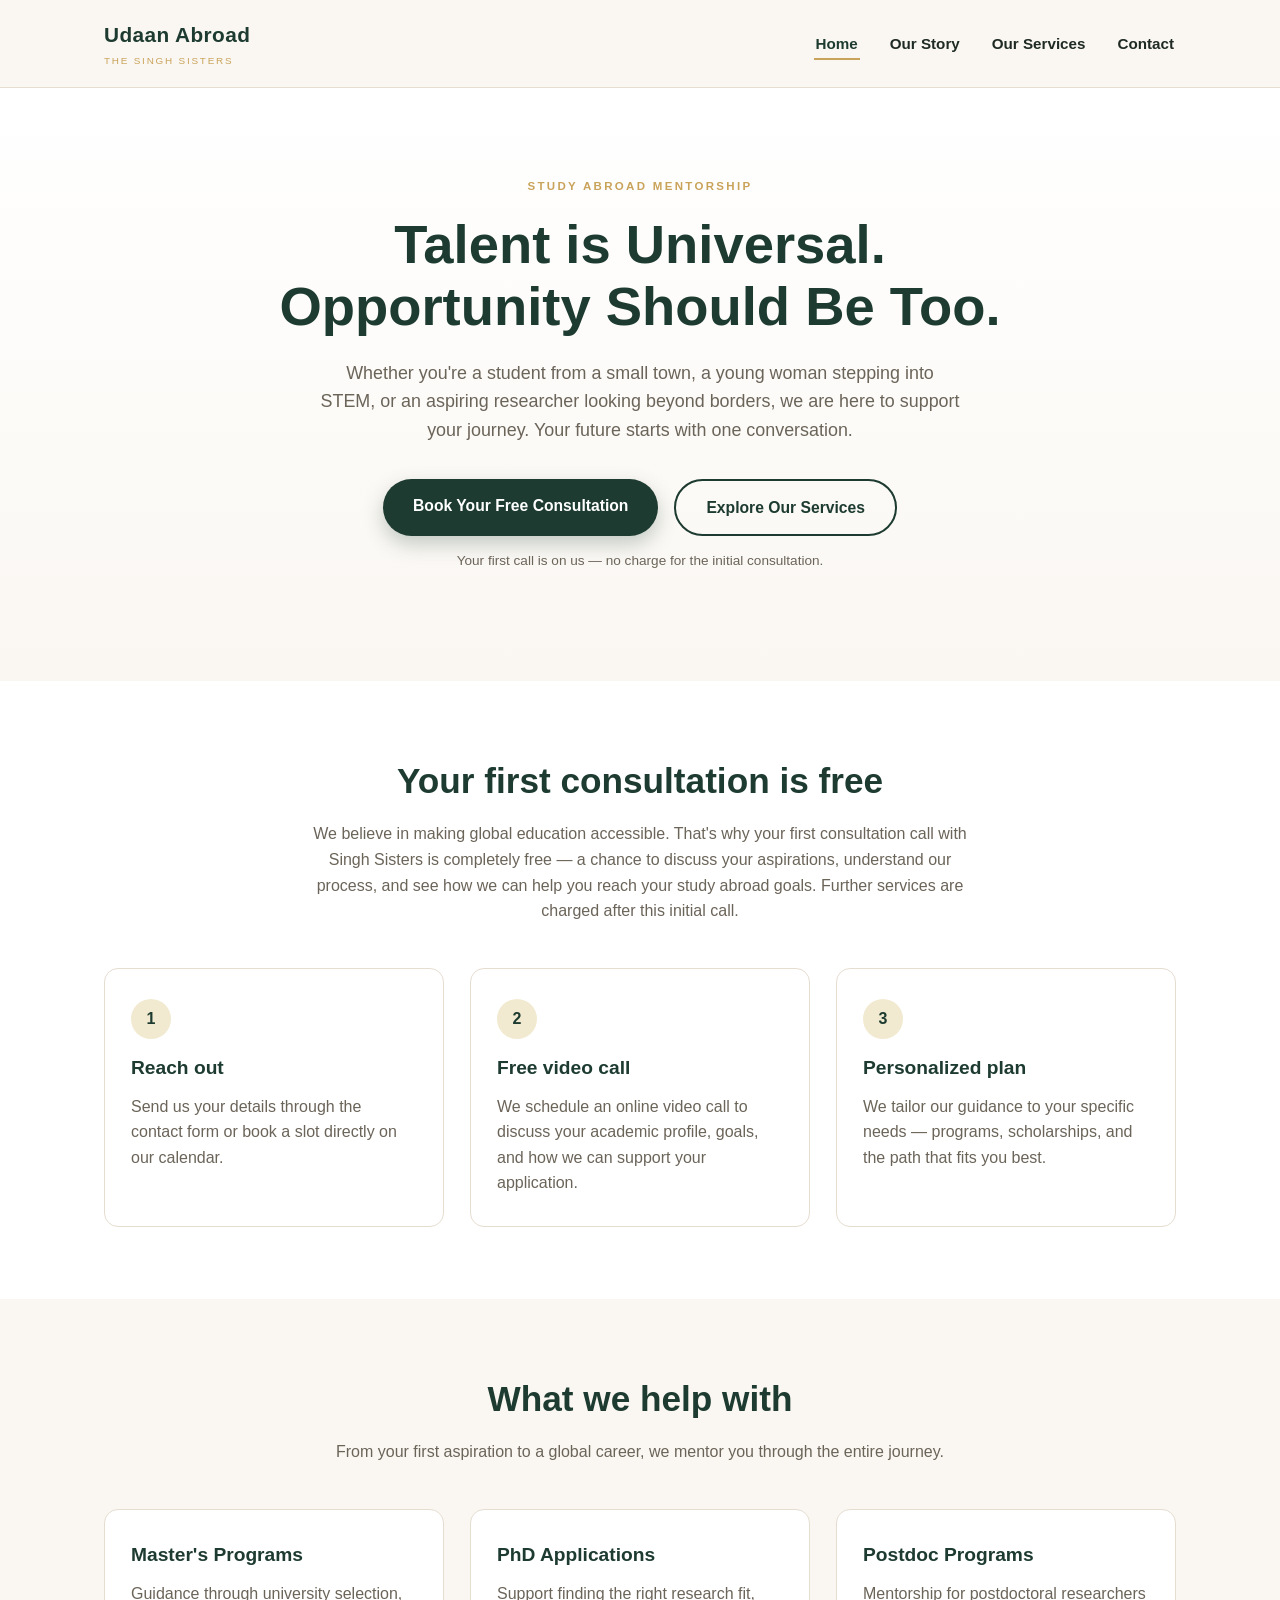
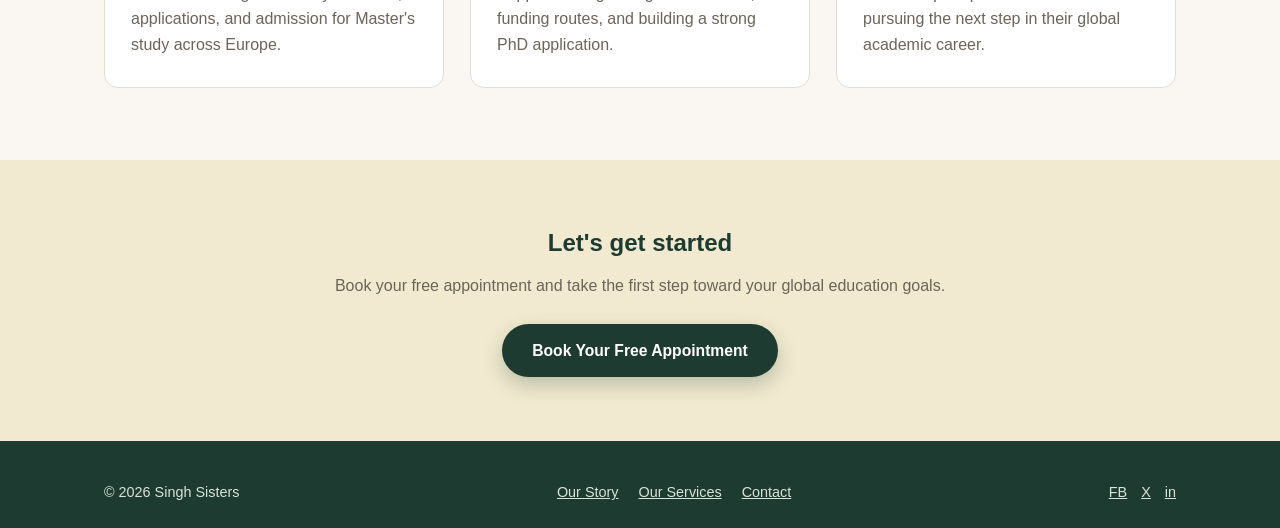
==== index.html @ a062e992 "Initial site: Udaan Abroad by The Singh Sisters Static site with Home, Our Story, Our Services, and " ====
<!doctype html>
<html lang="en">
<head>
<meta charset="UTF-8">
<meta name="viewport" content="width=device-width, initial-scale=1">
<title>Udaan Abroad by The Singh Sisters | Study Abroad Mentorship</title>
<meta name="description" content="Udaan Abroad by The Singh Sisters — mentorship for Master's, PhD and Postdoc applications, scholarships, and study abroad guidance, with a focus on empowering women in STEM.">
<link rel="stylesheet" href="assets/style.css">
</head>
<body>
<a class="skip-link" href="#main-content">Skip to main content</a>

<header class="site-header">
  <div class="nav-row">
    <a class="brand" href="index.html">Udaan Abroad<small>The Singh Sisters</small></a>
    <button class="nav-toggle" aria-label="Toggle menu" aria-expanded="false">&#9776;</button>
    <nav class="main-nav" aria-label="Primary">
      <ul>
        <li><a href="index.html" aria-current="page">Home</a></li>
        <li><a href="our-story.html">Our Story</a></li>
        <li><a href="our-services.html">Our Services</a></li>
        <li><a href="contact.html">Contact</a></li>
      </ul>
    </nav>
  </div>
</header>

<main id="main-content">

  <section class="hero">
    <div class="wrap">
      <span class="eyebrow">Study Abroad Mentorship</span>
      <h1>Talent is Universal.<br>Opportunity Should Be Too.</h1>
      <p class="lead">Whether you're a student from a small town, a young woman stepping into STEM, or an aspiring researcher looking beyond borders, we are here to support your journey. Your future starts with one conversation.</p>
      <div class="btn-row">
        <a class="btn btn-primary" href="contact.html#book">Book Your Free Consultation</a>
        <a class="btn btn-secondary" href="our-services.html">Explore Our Services</a>
      </div>
      <p class="hero-note">Your first call is on us — no charge for the initial consultation.</p>
    </div>
  </section>

  <section class="alt">
    <div class="wrap">
      <div class="section-head">
        <h2>Your first consultation is free</h2>
        <p>We believe in making global education accessible. That's why your first consultation call with Singh Sisters is completely free — a chance to discuss your aspirations, understand our process, and see how we can help you reach your study abroad goals. Further services are charged after this initial call.</p>
      </div>
      <div class="grid-3">
        <div class="card">
          <span class="num">1</span>
          <h3>Reach out</h3>
          <p>Send us your details through the contact form or book a slot directly on our calendar.</p>
        </div>
        <div class="card">
          <span class="num">2</span>
          <h3>Free video call</h3>
          <p>We schedule an online video call to discuss your academic profile, goals, and how we can support your application.</p>
        </div>
        <div class="card">
          <span class="num">3</span>
          <h3>Personalized plan</h3>
          <p>We tailor our guidance to your specific needs — programs, scholarships, and the path that fits you best.</p>
        </div>
      </div>
    </div>
  </section>

  <section>
    <div class="wrap">
      <div class="section-head">
        <h2>What we help with</h2>
        <p>From your first aspiration to a global career, we mentor you through the entire journey.</p>
      </div>
      <div class="grid-3">
        <div class="card">
          <h3>Master's Programs</h3>
          <p>Guidance through university selection, applications, and admission for Master's study across Europe.</p>
        </div>
        <div class="card">
          <h3>PhD Applications</h3>
          <p>Support finding the right research fit, funding routes, and building a strong PhD application.</p>
        </div>
        <div class="card">
          <h3>Postdoc Programs</h3>
          <p>Mentorship for postdoctoral researchers pursuing the next step in their global academic career.</p>
        </div>
      </div>
    </div>
  </section>

  <section class="cta-band">
    <div class="wrap">
      <h2>Let's get started</h2>
      <p>Book your free appointment and take the first step toward your global education goals.</p>
      <a class="btn btn-primary" href="contact.html#book">Book Your Free Appointment</a>
    </div>
  </section>

</main>

<footer class="site-footer">
  <div class="wrap foot-row">
    <span>&copy; 2026 Singh Sisters</span>
    <div class="foot-links">
      <a href="our-story.html">Our Story</a>
      <a href="our-services.html">Our Services</a>
      <a href="contact.html">Contact</a>
    </div>
    <div class="foot-social">
      <a href="https://facebook.com/profile.php?id=100004193443887" aria-label="Facebook" target="_blank" rel="noopener">FB</a>
      <a href="https://x.com/Anamika95241313?s=20" aria-label="X" target="_blank" rel="noopener">X</a>
      <a href="https://linkedin.com/in/anamika-singh-583845187/" aria-label="LinkedIn" target="_blank" rel="noopener">in</a>
    </div>
  </div>
</footer>

<script src="assets/nav.js"></script>
</body>
</html>
---- assets/style.css ----
:root {
  --ink: #1f2a24;
  --sand: #faf7f2;
  --sand-deep: #f1ead0;
  --green: #2f5d4c;
  --green-deep: #1d3b30;
  --gold: #c9a35a;
  --muted: #6b6459;
  --border: #e5ddd0;
  --radius: 14px;
  --max: 1120px;
}

* { box-sizing: border-box; }

html { scroll-behavior: smooth; }

body {
  margin: 0;
  font-family: "Segoe UI", "Helvetica Neue", Arial, sans-serif;
  color: var(--ink);
  background: var(--sand);
  line-height: 1.6;
}

img { max-width: 100%; display: block; }

a { color: inherit; }

.skip-link {
  position: absolute;
  left: -999px;
  top: 0;
  background: var(--green-deep);
  color: #fff;
  padding: 10px 16px;
  z-index: 100;
}
.skip-link:focus { left: 10px; top: 10px; }

.wrap {
  max-width: var(--max);
  margin: 0 auto;
  padding: 0 24px;
}

/* Header */
header.site-header {
  background: var(--sand);
  border-bottom: 1px solid var(--border);
  position: sticky;
  top: 0;
  z-index: 50;
}
.nav-row {
  display: flex;
  align-items: center;
  justify-content: space-between;
  padding: 18px 24px;
  max-width: var(--max);
  margin: 0 auto;
}
.brand {
  font-size: 1.3rem;
  font-weight: 700;
  letter-spacing: 0.02em;
  color: var(--green-deep);
  text-decoration: none;
}
.brand small {
  display: block;
  font-size: 0.62rem;
  font-weight: 500;
  letter-spacing: 0.18em;
  text-transform: uppercase;
  color: var(--gold);
  margin-top: 2px;
}
nav.main-nav ul {
  list-style: none;
  display: flex;
  gap: 28px;
  margin: 0;
  padding: 0;
}
nav.main-nav a {
  text-decoration: none;
  font-weight: 600;
  font-size: 0.95rem;
  color: var(--ink);
  padding: 6px 2px;
  border-bottom: 2px solid transparent;
}
nav.main-nav a:hover,
nav.main-nav a[aria-current="page"] {
  color: var(--green-deep);
  border-bottom-color: var(--gold);
}
.nav-toggle {
  display: none;
  background: none;
  border: 1px solid var(--border);
  border-radius: 8px;
  padding: 8px 10px;
  font-size: 1.1rem;
}

@media (max-width: 760px) {
  nav.main-nav { display: none; width: 100%; }
  nav.main-nav.open { display: block; }
  nav.main-nav ul { flex-direction: column; gap: 0; padding: 12px 0; }
  nav.main-nav a { display: block; padding: 12px 0; }
  .nav-row { flex-wrap: wrap; }
  .nav-toggle { display: block; }
}

/* Hero */
.hero {
  padding: 84px 0 96px;
  background: linear-gradient(180deg, #ffffff 0%, var(--sand) 100%);
  text-align: center;
}
.eyebrow {
  display: inline-block;
  font-size: 0.72rem;
  letter-spacing: 0.2em;
  text-transform: uppercase;
  color: var(--gold);
  font-weight: 700;
  margin-bottom: 18px;
}
.hero h1 {
  font-size: clamp(2.1rem, 4.5vw, 3.4rem);
  margin: 0 0 20px;
  color: var(--green-deep);
  line-height: 1.15;
}
.hero p.lead {
  max-width: 640px;
  margin: 0 auto 34px;
  color: var(--muted);
  font-size: 1.12rem;
}

.btn {
  display: inline-block;
  padding: 14px 30px;
  border-radius: 999px;
  font-weight: 700;
  text-decoration: none;
  font-size: 0.98rem;
  transition: transform 0.15s ease, box-shadow 0.15s ease;
}
.btn-primary {
  background: var(--green-deep);
  color: #fff;
  box-shadow: 0 8px 20px rgba(29, 59, 48, 0.25);
}
.btn-primary:hover { transform: translateY(-2px); }
.btn-secondary {
  background: transparent;
  color: var(--green-deep);
  border: 2px solid var(--green-deep);
}
.btn-secondary:hover { background: var(--green-deep); color: #fff; }
.btn-row { display: flex; gap: 16px; justify-content: center; flex-wrap: wrap; }
.hero-note { margin-top: 14px; font-size: 0.85rem; color: var(--muted); }

/* Sections */
section { padding: 72px 0; }
section.alt { background: #fff; }
.section-head { max-width: 680px; margin: 0 auto 44px; text-align: center; }
.section-head h2 {
  font-size: clamp(1.6rem, 3vw, 2.2rem);
  color: var(--green-deep);
  margin: 0 0 12px;
}
.section-head p { color: var(--muted); margin: 0; }

/* Cards / grids */
.grid-3 {
  display: grid;
  grid-template-columns: repeat(3, 1fr);
  gap: 26px;
}
.grid-2 {
  display: grid;
  grid-template-columns: 1fr 1fr;
  gap: 40px;
  align-items: center;
}
@media (max-width: 820px) {
  .grid-3 { grid-template-columns: 1fr; }
  .grid-2 { grid-template-columns: 1fr; }
}

.card {
  background: #fff;
  border: 1px solid var(--border);
  border-radius: var(--radius);
  padding: 30px 26px;
}
.card h3 { color: var(--green-deep); margin: 0 0 10px; font-size: 1.2rem; }
.card p { color: var(--muted); margin: 0; }
.card .num {
  display: inline-flex;
  align-items: center;
  justify-content: center;
  width: 40px; height: 40px;
  border-radius: 50%;
  background: var(--sand-deep);
  color: var(--green-deep);
  font-weight: 700;
  margin-bottom: 14px;
}

.sister-card {
  background: #fff;
  border: 1px solid var(--border);
  border-radius: var(--radius);
  overflow: hidden;
  text-align: center;
}
.sister-card img { width: 100%; aspect-ratio: 3/4; object-fit: cover; }
.sister-card .body { padding: 20px 16px 26px; }
.sister-card h3 { margin: 0 0 4px; color: var(--green-deep); font-size: 1.1rem; }
.sister-card span { color: var(--gold); font-size: 0.85rem; font-weight: 600; letter-spacing: 0.03em; }

.quote-block {
  background: var(--green-deep);
  color: #f4f1ea;
  border-radius: var(--radius);
  padding: 44px 40px;
  margin: 20px 0;
}
.quote-block p { font-size: 1.15rem; font-style: italic; margin: 0 0 14px; }
.quote-block cite { font-style: normal; font-weight: 700; color: var(--gold); }

.challenge-list {
  list-style: none;
  padding: 0;
  margin: 0;
  display: grid;
  grid-template-columns: 1fr 1fr;
  gap: 14px;
}
.challenge-list li {
  background: var(--sand-deep);
  border-radius: 10px;
  padding: 14px 18px;
  font-weight: 600;
  color: var(--green-deep);
}
@media (max-width: 600px) { .challenge-list { grid-template-columns: 1fr; } }

/* Services */
.service-block {
  display: grid;
  grid-template-columns: 1fr 1fr;
  gap: 46px;
  align-items: center;
  padding: 56px 0;
  border-bottom: 1px solid var(--border);
}
.service-block:last-child { border-bottom: none; }
.service-block.reverse .media { order: 2; }
.service-block img { border-radius: var(--radius); }
.service-block h3 { color: var(--green-deep); font-size: 1.5rem; margin: 0 0 14px; }
@media (max-width: 820px) {
  .service-block, .service-block.reverse .media { grid-template-columns: 1fr; order: 0; }
  .service-block { grid-template-columns: 1fr; }
}

.stem-banner {
  background: linear-gradient(135deg, var(--green-deep), var(--green));
  color: #fff;
  border-radius: var(--radius);
  padding: 48px 40px;
  text-align: center;
  margin-top: 20px;
}
.stem-banner h2 { margin: 0 0 12px; }
.stem-banner .tags {
  display: flex;
  flex-wrap: wrap;
  gap: 10px;
  justify-content: center;
  margin-top: 20px;
}
.stem-banner .tags span {
  background: rgba(255,255,255,0.12);
  border: 1px solid rgba(255,255,255,0.35);
  border-radius: 999px;
  padding: 8px 16px;
  font-size: 0.88rem;
  font-weight: 600;
}

/* Booking / Calendly */
.booking-panel {
  background: #fff;
  border: 1px solid var(--border);
  border-radius: var(--radius);
  overflow: hidden;
}
.calendly-embed { min-width: 280px; height: 700px; }
.calendly-placeholder {
  padding: 60px 30px;
  text-align: center;
  color: var(--muted);
  border: 2px dashed var(--border);
  border-radius: var(--radius);
}

/* Contact form */
.contact-grid {
  display: grid;
  grid-template-columns: 1fr 1fr;
  gap: 46px;
}
@media (max-width: 820px) { .contact-grid { grid-template-columns: 1fr; } }

form.contact-form { display: flex; flex-direction: column; gap: 16px; }
form.contact-form label {
  font-weight: 700;
  font-size: 0.9rem;
  color: var(--green-deep);
  margin-bottom: 6px;
  display: block;
}
form.contact-form input,
form.contact-form textarea {
  width: 100%;
  padding: 13px 14px;
  border: 1px solid var(--border);
  border-radius: 10px;
  font-family: inherit;
  font-size: 1rem;
  background: #fff;
}
form.contact-form textarea { min-height: 130px; resize: vertical; }
form.contact-form input:focus,
form.contact-form textarea:focus {
  outline: none;
  border-color: var(--green);
  box-shadow: 0 0 0 3px rgba(47,93,76,0.15);
}
.form-note { font-size: 0.82rem; color: var(--muted); margin-top: 4px; }
.form-success {
  background: #eaf3ee;
  border: 1px solid #bcd9c8;
  color: var(--green-deep);
  border-radius: 10px;
  padding: 16px 18px;
  margin-bottom: 16px;
  display: none;
}
.form-success.show { display: block; }

.info-block h3 { color: var(--green-deep); margin-bottom: 10px; }
.social-links { display: flex; gap: 14px; margin-top: 18px; }
.social-links a {
  width: 42px; height: 42px;
  border-radius: 50%;
  border: 1px solid var(--border);
  display: flex; align-items: center; justify-content: center;
  text-decoration: none;
  font-weight: 700;
  color: var(--green-deep);
}
.social-links a:hover { background: var(--green-deep); color: #fff; }

/* CTA band */
.cta-band {
  background: var(--sand-deep);
  text-align: center;
  padding: 64px 0;
}
.cta-band h2 { color: var(--green-deep); margin: 0 0 10px; }
.cta-band p { color: var(--muted); margin: 0 0 26px; }

/* Footer */
footer.site-footer {
  background: var(--green-deep);
  color: #d9e3dc;
  padding: 40px 0 24px;
  font-size: 0.9rem;
}
footer.site-footer .foot-row {
  display: flex;
  justify-content: space-between;
  flex-wrap: wrap;
  gap: 16px;
  align-items: center;
}
footer.site-footer a { color: #d9e3dc; }
footer.site-footer .foot-links { display: flex; gap: 20px; }
footer.site-footer .foot-social { display: flex; gap: 14px; }
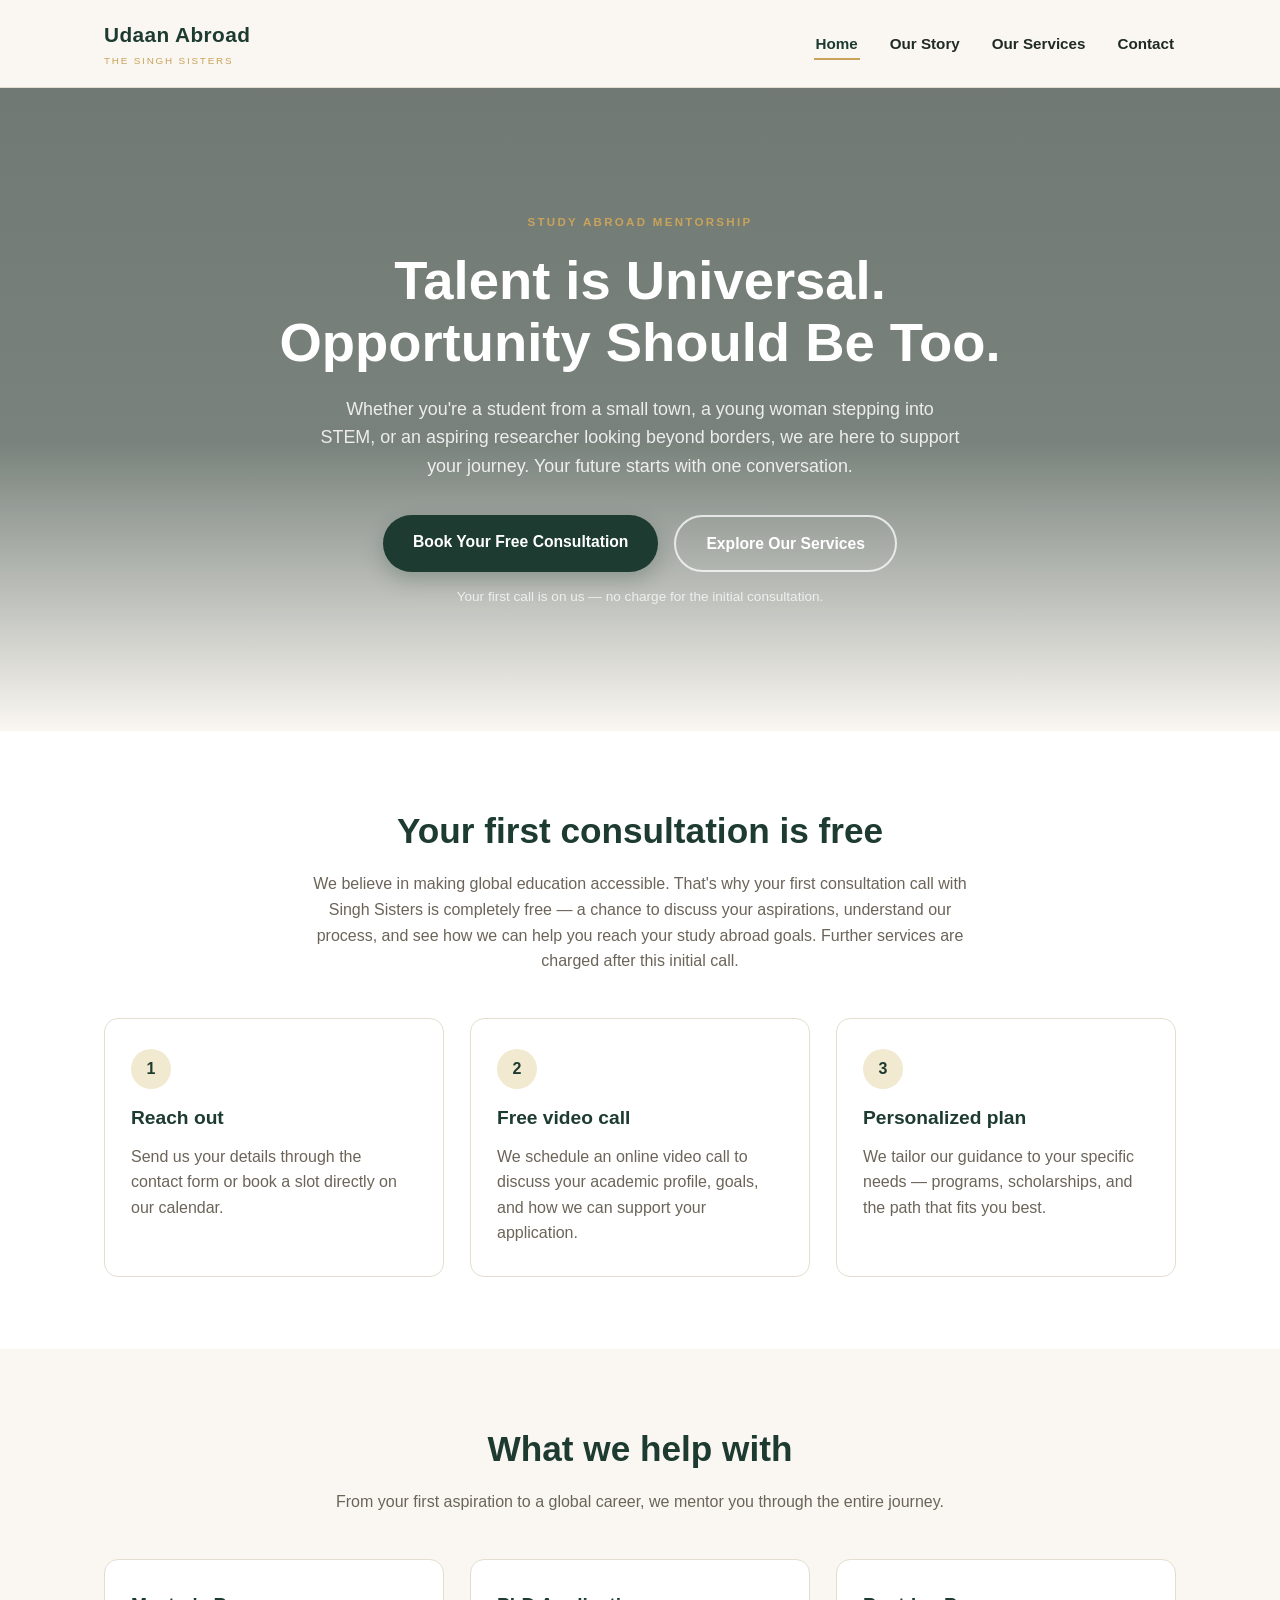
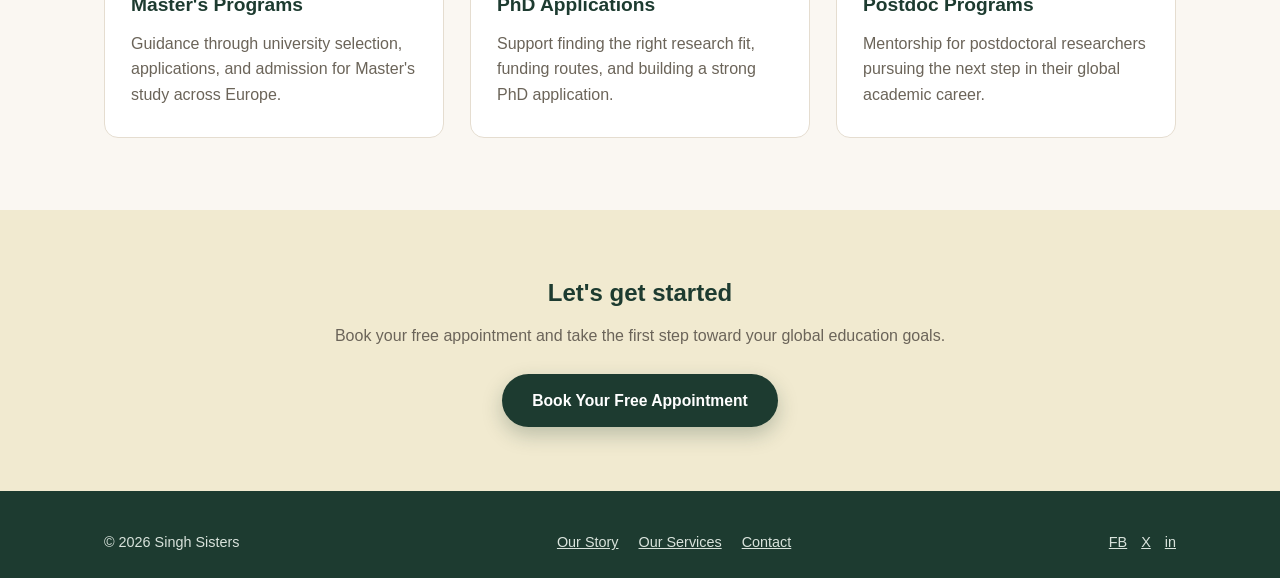
==== commit dea5664e: "Add crossfading hero background and polish services cards Homepage hero now cycles through UK/France" ====
--- a/index.html
+++ b/index.html
@@ -27,7 +27,14 @@
 
 <main id="main-content">
 
-  <section class="hero">
+  <section class="hero hero-photo">
+    <div class="hero-bg" aria-hidden="true">
+      <div class="hero-slide s1"><img src="assets/images/hero/hero-uk.jpg" alt=""></div>
+      <div class="hero-slide s2"><img src="assets/images/hero/hero-france.jpg" alt=""></div>
+      <div class="hero-slide s3"><img src="assets/images/hero/hero-germany.jpg" alt=""></div>
+      <div class="hero-slide s4"><img src="assets/images/hero/hero-usa.jpg" alt=""></div>
+    </div>
+    <div class="hero-overlay" aria-hidden="true"></div>
     <div class="wrap">
       <span class="eyebrow">Study Abroad Mentorship</span>
       <h1>Talent is Universal.<br>Opportunity Should Be Too.</h1>
--- a/assets/style.css
+++ b/assets/style.css
@@ -116,9 +116,56 @@
 
 /* Hero */
 .hero {
-  padding: 84px 0 96px;
-  background: linear-gradient(180deg, #ffffff 0%, var(--sand) 100%);
+  padding: 120px 0 110px;
   text-align: center;
+  position: relative;
+  overflow: hidden;
+  isolation: isolate;
+}
+.hero > .wrap { position: relative; z-index: 2; }
+
+.hero-bg {
+  position: absolute;
+  inset: 0;
+  z-index: 0;
+  overflow: hidden;
+}
+.hero-slide {
+  position: absolute;
+  inset: 0;
+  opacity: 0;
+  animation: hero-fade 16s infinite;
+  transform-origin: center;
+}
+.hero-slide img {
+  width: 100%;
+  height: 100%;
+  object-fit: cover;
+  display: block;
+}
+.hero-slide.s1 { animation-delay: 0s; }
+.hero-slide.s2 { animation-delay: -4s; }
+.hero-slide.s3 { animation-delay: -8s; }
+.hero-slide.s4 { animation-delay: -12s; }
+
+@keyframes hero-fade {
+  0%     { opacity: 0; transform: scale(1); }
+  3%     { opacity: 1; }
+  21%    { opacity: 1; }
+  25%    { opacity: 0; }
+  100%   { opacity: 0; transform: scale(1.1); }
+}
+
+.hero-overlay {
+  position: absolute;
+  inset: 0;
+  z-index: 1;
+  background: linear-gradient(180deg, rgba(15,30,24,0.58) 0%, rgba(20,38,31,0.56) 55%, var(--sand) 100%);
+}
+
+@media (prefers-reduced-motion: reduce) {
+  .hero-slide { animation: none; opacity: 1; }
+  .hero-slide.s2, .hero-slide.s3, .hero-slide.s4 { display: none; }
 }
 .eyebrow {
   display: inline-block;
@@ -141,6 +188,13 @@
   color: var(--muted);
   font-size: 1.12rem;
 }
+
+/* Photo hero variant (homepage) */
+.hero-photo h1 { color: #fff; }
+.hero-photo p.lead { color: rgba(255,255,255,0.86); }
+.hero-photo .hero-note { color: rgba(255,255,255,0.75); }
+.hero-photo .btn-secondary { color: #fff; border-color: rgba(255,255,255,0.75); }
+.hero-photo .btn-secondary:hover { background: #fff; color: var(--green-deep); }
 
 .btn {
   display: inline-block;
@@ -254,22 +308,109 @@
 @media (max-width: 600px) { .challenge-list { grid-template-columns: 1fr; } }
 
 /* Services */
-.service-block {
+.service-grid {
   display: grid;
-  grid-template-columns: 1fr 1fr;
-  gap: 46px;
+  grid-template-columns: repeat(3, 1fr);
+  gap: 26px;
+}
+@media (max-width: 900px) {
+  .service-grid { grid-template-columns: 1fr; }
+}
+.service-card {
+  background: #fff;
+  border: 1px solid var(--border);
+  border-radius: var(--radius);
+  padding: 8px 28px 32px;
+  position: relative;
+  overflow: hidden;
+  display: flex;
+  flex-direction: column;
+  box-shadow: 0 1px 2px rgba(31, 42, 36, 0.04);
+  transition: transform 0.2s ease, box-shadow 0.2s ease, border-color 0.2s ease;
+}
+.service-card::before {
+  content: "";
+  position: absolute;
+  top: 0; left: 0; right: 0;
+  height: 5px;
+  background: linear-gradient(90deg, var(--green), var(--gold));
+}
+.service-card:nth-child(2)::before { background: linear-gradient(90deg, var(--gold), var(--green-deep)); }
+.service-card:nth-child(3)::before { background: linear-gradient(90deg, var(--green-deep), var(--green)); }
+.service-card:hover {
+  transform: translateY(-6px);
+  box-shadow: 0 20px 40px rgba(31, 42, 36, 0.12);
+  border-color: transparent;
+}
+.icon-badge {
+  width: 64px;
+  height: 64px;
+  border-radius: 18px;
+  background: linear-gradient(135deg, var(--green), var(--green-deep));
+  color: #fff;
+  display: flex;
   align-items: center;
-  padding: 56px 0;
-  border-bottom: 1px solid var(--border);
-}
-.service-block:last-child { border-bottom: none; }
-.service-block.reverse .media { order: 2; }
-.service-block img { border-radius: var(--radius); }
-.service-block h3 { color: var(--green-deep); font-size: 1.5rem; margin: 0 0 14px; }
-@media (max-width: 820px) {
-  .service-block, .service-block.reverse .media { grid-template-columns: 1fr; order: 0; }
-  .service-block { grid-template-columns: 1fr; }
-}
+  justify-content: center;
+  margin: 30px 0 22px;
+  box-shadow: 0 10px 22px rgba(29, 59, 48, 0.28);
+}
+.service-card:nth-child(2) .icon-badge { background: linear-gradient(135deg, var(--gold), #a9793a); box-shadow: 0 10px 22px rgba(201, 163, 90, 0.35); }
+.service-card:nth-child(3) .icon-badge { background: linear-gradient(135deg, var(--green-deep), #12261e); box-shadow: 0 10px 22px rgba(29, 59, 48, 0.32); }
+.icon-badge svg { width: 32px; height: 32px; }
+.service-card h3 { color: var(--green-deep); font-size: 1.32rem; margin: 0 0 10px; }
+.service-card > p { color: var(--muted); margin: 0 0 20px; }
+.service-card ul {
+  list-style: none;
+  margin: 0 0 24px;
+  padding: 18px 0 0;
+  border-top: 1px solid var(--border);
+  display: flex;
+  flex-direction: column;
+  gap: 11px;
+}
+.service-card ul li {
+  padding-left: 26px;
+  position: relative;
+  font-size: 0.92rem;
+  color: var(--ink);
+  font-weight: 600;
+}
+.service-card ul li::before {
+  content: "";
+  position: absolute;
+  left: 0;
+  top: 3px;
+  width: 16px;
+  height: 16px;
+  border-radius: 50%;
+  background: var(--sand-deep);
+  box-shadow: inset 0 0 0 1px rgba(201,163,90,0.4);
+}
+.service-card ul li::after {
+  content: "";
+  position: absolute;
+  left: 5px;
+  top: 8px;
+  width: 6px;
+  height: 3px;
+  border-left: 2px solid var(--gold);
+  border-bottom: 2px solid var(--gold);
+  transform: rotate(-45deg);
+}
+.service-card .card-link {
+  margin-top: auto;
+  align-self: flex-start;
+  font-weight: 700;
+  font-size: 0.92rem;
+  color: var(--green-deep);
+  text-decoration: none;
+  display: inline-flex;
+  align-items: center;
+  gap: 6px;
+}
+.service-card .card-link:hover { color: var(--gold); }
+.service-card .card-link svg { width: 16px; height: 16px; transition: transform 0.2s ease; }
+.service-card .card-link:hover svg { transform: translateX(3px); }
 
 .stem-banner {
   background: linear-gradient(135deg, var(--green-deep), var(--green));
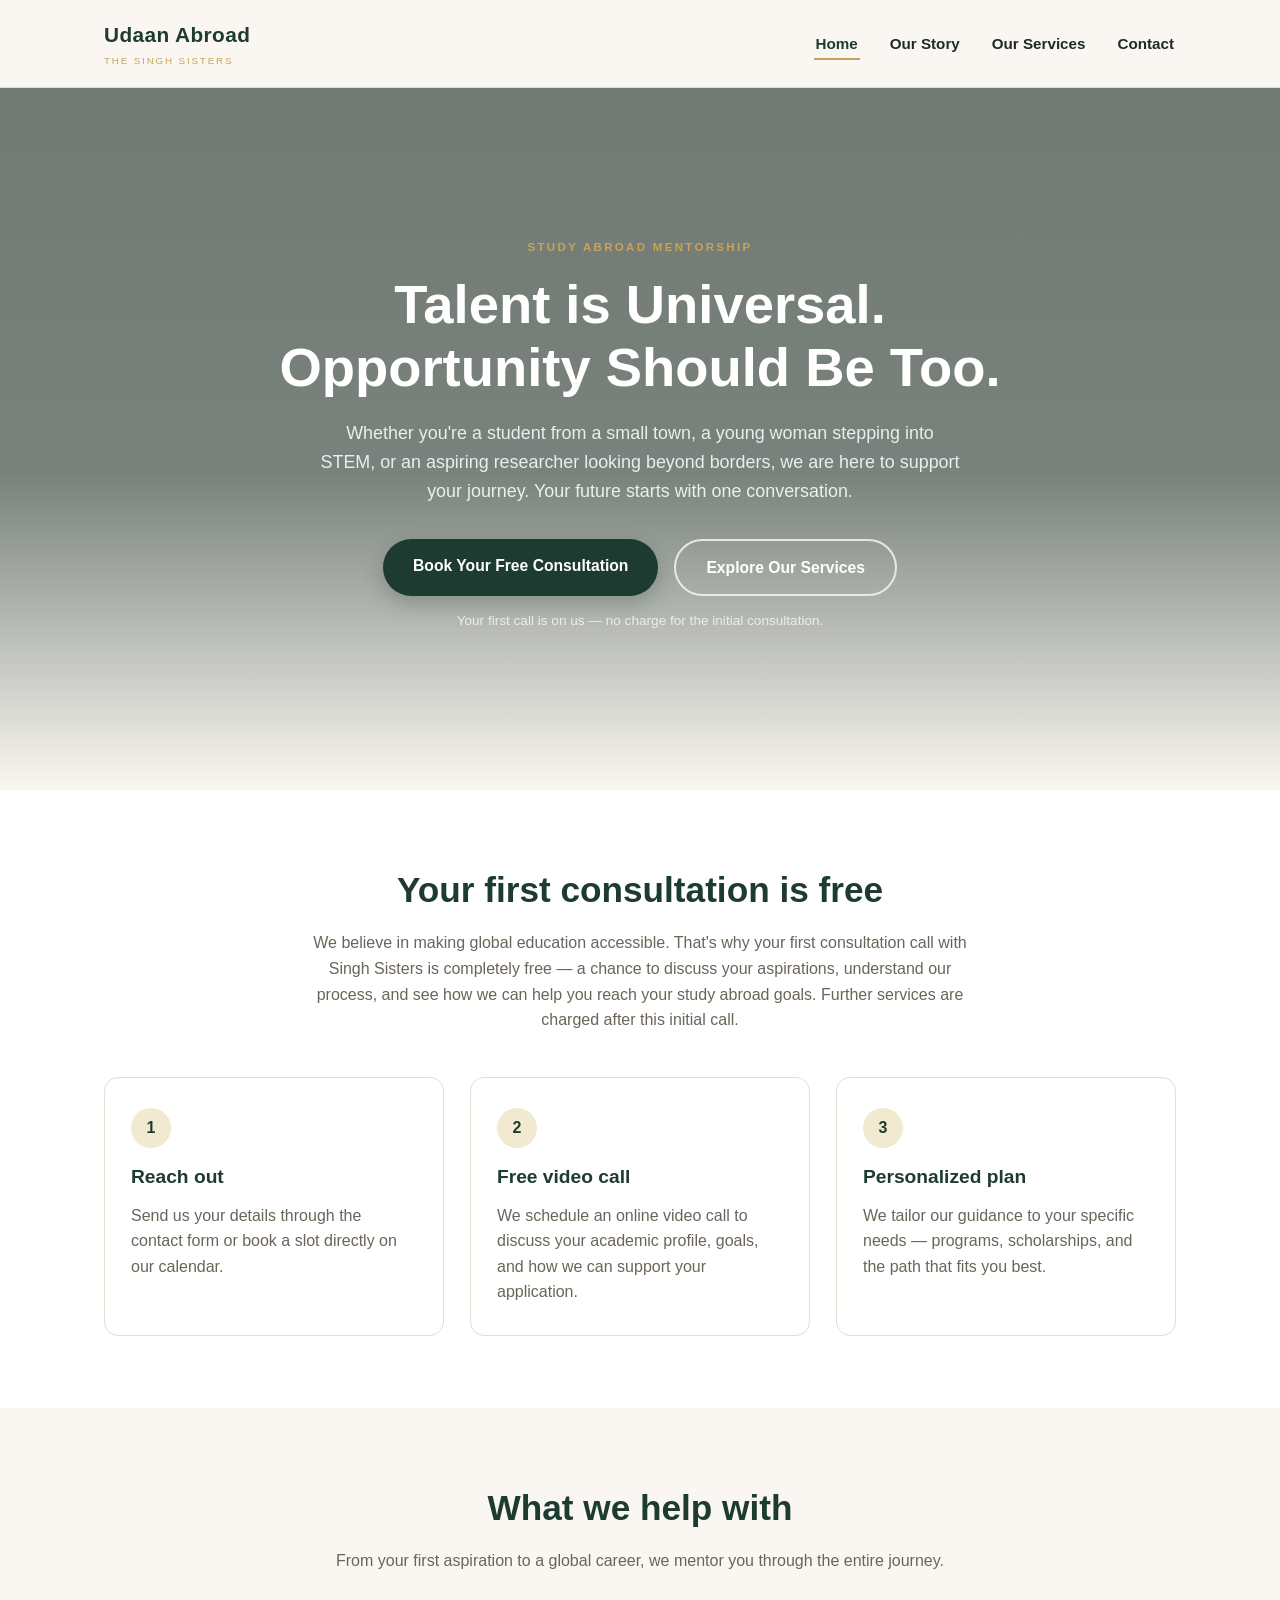
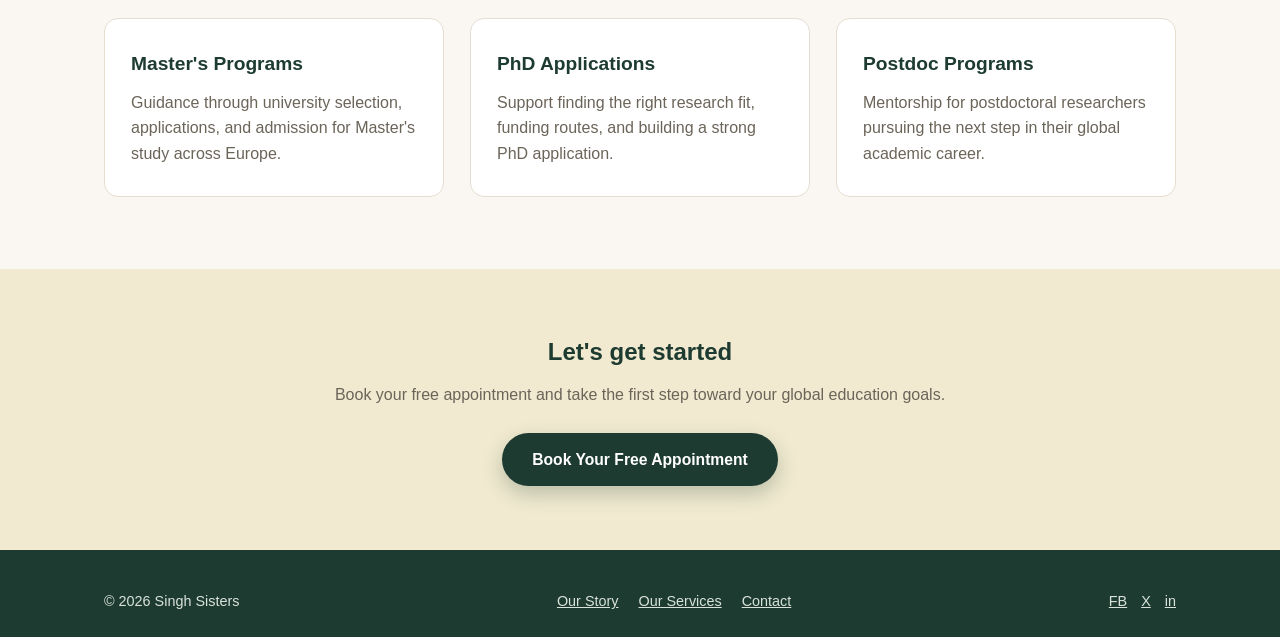
==== commit ce292d73: "Full-bleed hero photos: taller hero, tuned crop per landmark Replace blurred-backdrop technique with" ====
--- a/assets/style.css
+++ b/assets/style.css
@@ -116,13 +116,16 @@
 
 /* Hero */
 .hero {
-  padding: 120px 0 110px;
+  padding: 72px 0;
+  min-height: 78vh;
+  display: flex;
+  align-items: center;
   text-align: center;
   position: relative;
   overflow: hidden;
   isolation: isolate;
 }
-.hero > .wrap { position: relative; z-index: 2; }
+.hero > .wrap { position: relative; z-index: 2; width: 100%; }
 
 .hero-bg {
   position: absolute;
@@ -134,6 +137,7 @@
   position: absolute;
   inset: 0;
   opacity: 0;
+  overflow: hidden;
   animation: hero-fade 16s infinite;
   transform-origin: center;
 }
@@ -143,6 +147,10 @@
   object-fit: cover;
   display: block;
 }
+.hero-slide.s1 img { object-position: center 8%; }
+.hero-slide.s2 img { object-position: 68% 12%; }
+.hero-slide.s3 img { object-position: center 15%; }
+.hero-slide.s4 img { object-position: center 55%; }
 .hero-slide.s1 { animation-delay: 0s; }
 .hero-slide.s2 { animation-delay: -4s; }
 .hero-slide.s3 { animation-delay: -8s; }
